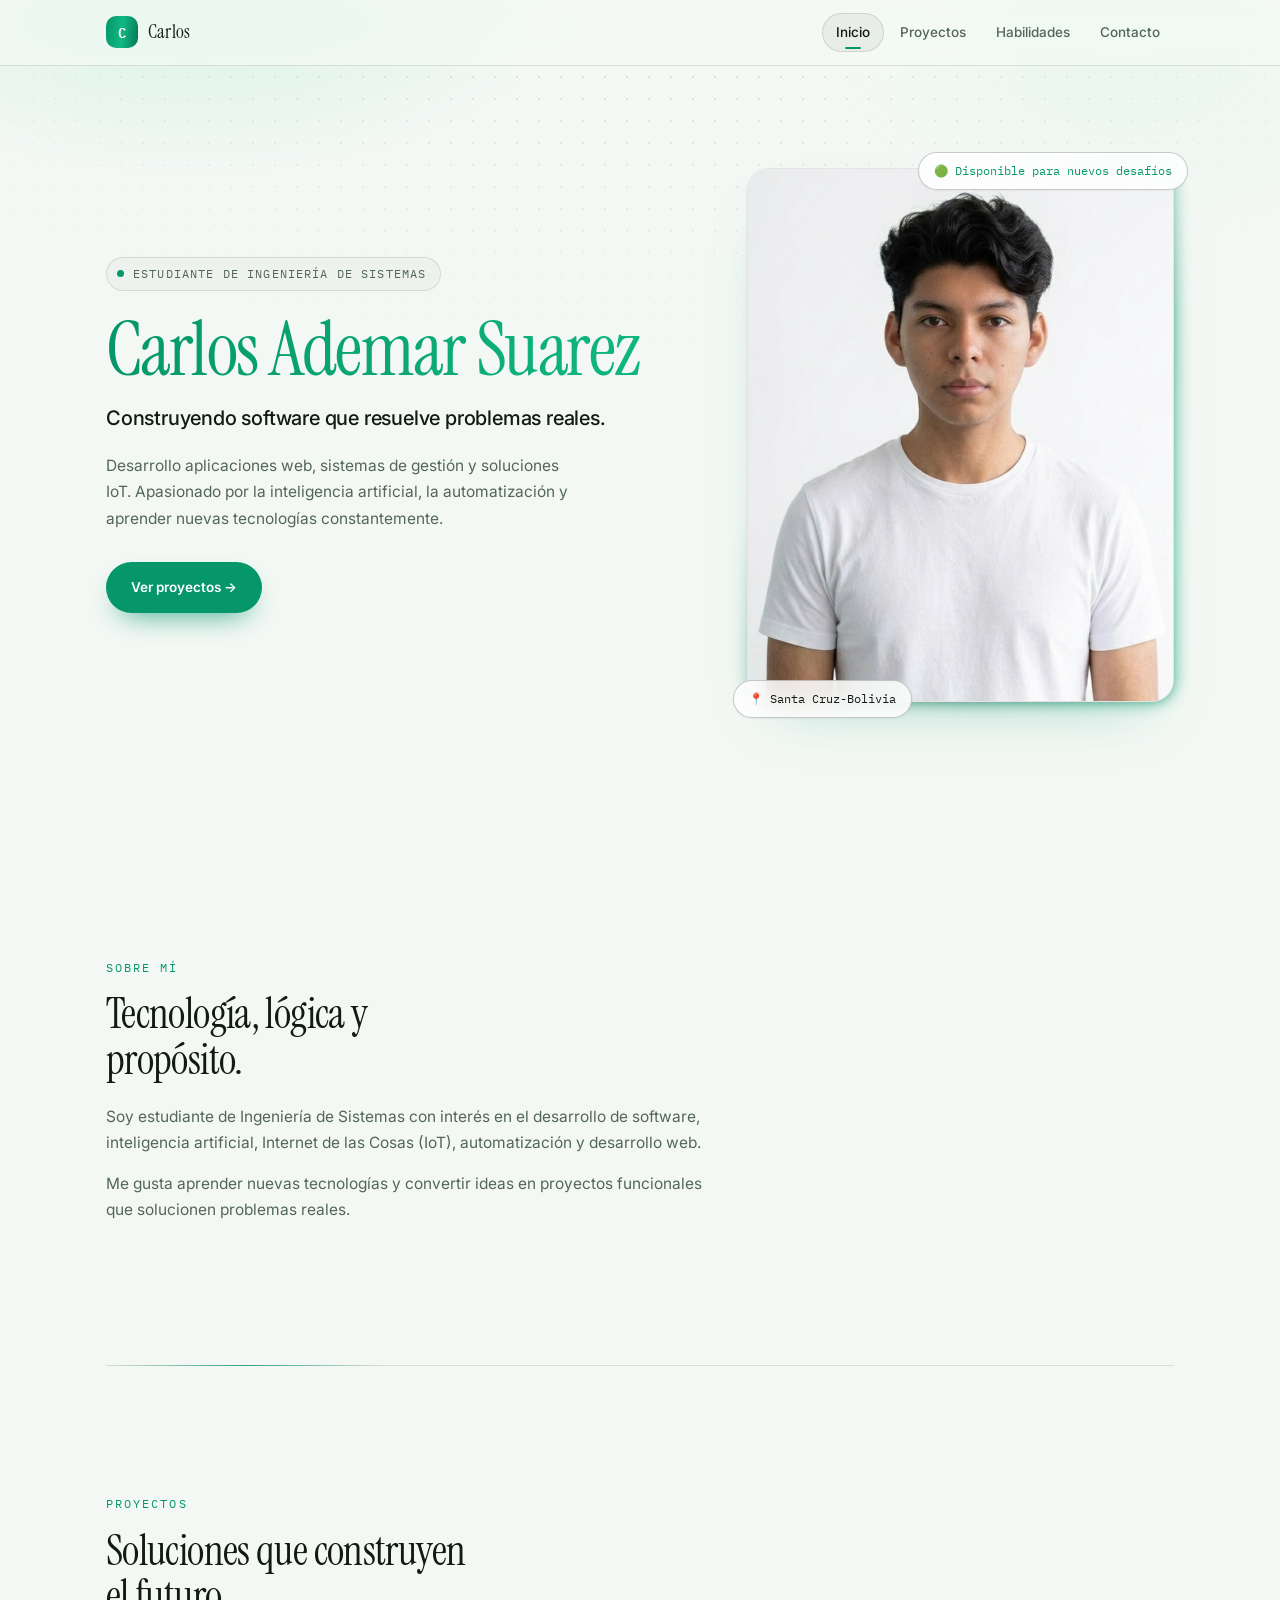
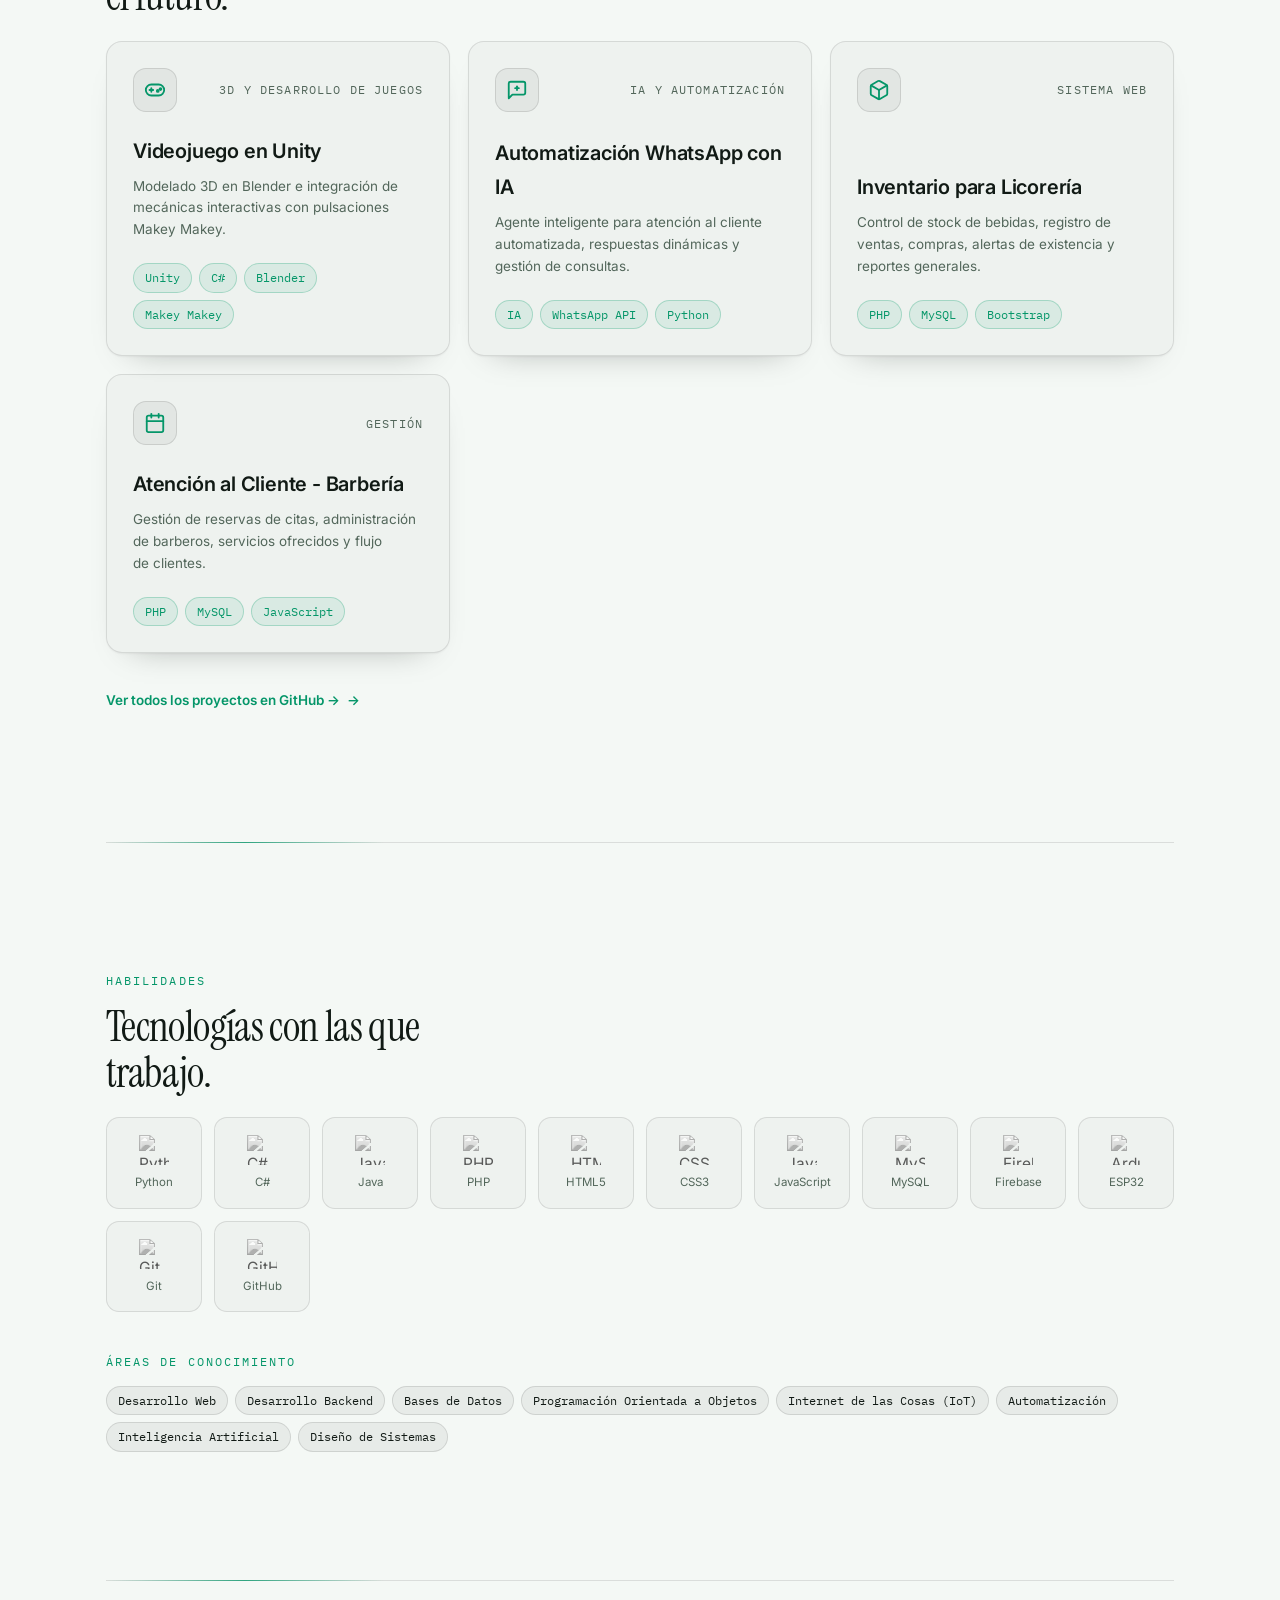
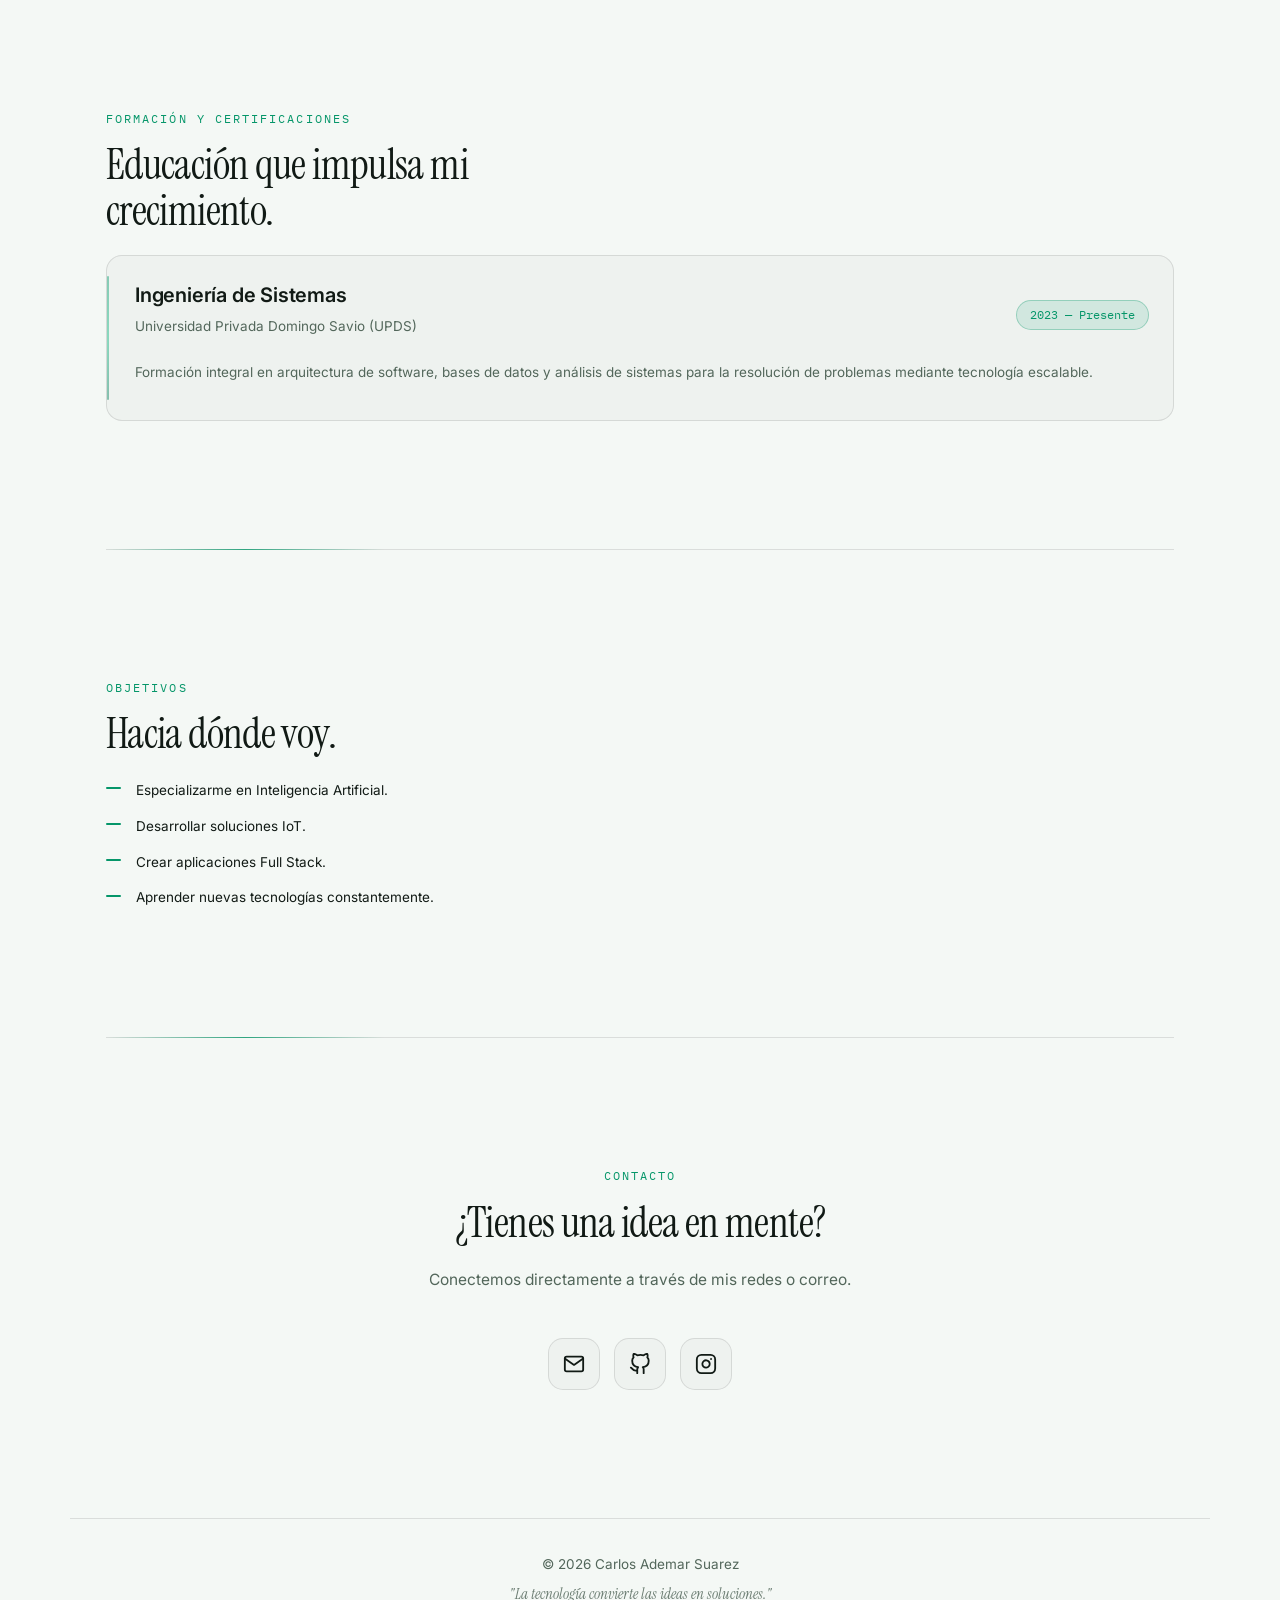
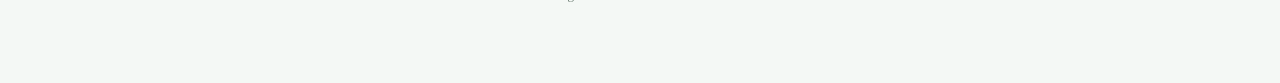
==== index.html @ 623caf14 "actualizacion de perfil" ====
<!DOCTYPE html>
<html lang="es">

<head>
    <meta charset="UTF-8">
    <meta name="viewport" content="width=device-width, initial-scale=1.0">
    <title>Carlos Ademar Suarez | Ingeniero de Sistemas</title>

    <link rel="preconnect" href="https://fonts.googleapis.com">
    <link rel="preconnect" href="https://fonts.gstatic.com" crossorigin>
    <link href="https://fonts.googleapis.com/css2?family=Inter:wght@400;500;600;700;800&display=swap" rel="stylesheet">
   <link rel="icon" type="image/png" href="img/logo.png">
    <link rel="stylesheet" href="estillos.css">
    <link rel="preconnect" href="https://fonts.gstatic.com" crossorigin>
    <link
        href="https://fonts.googleapis.com/css2?family=Instrument+Serif:ital@0;1&family=Inter:wght@400;500;600&family=IBM+Plex+Mono:wght@400;500;600&display=swap"
        rel="stylesheet">
    <meta name="description"
        content="Portafolio profesional de Carlos Ademar Suarez, estudiante de Ingeniería de Sistemas especializado en desarrollo web, soluciones IoT e inteligencia artificial.">
    <meta name="keywords"
        content="Carlos Ademar Suarez, Carlos Ademar, Ingeniero de Sistemas Santa Cruz, Desarrollador Web Bolivia, UPDS, Portafolio Programador, Python, C#, PHP, IoT Santa Cruz">
    <meta name="author" content="Carlos Ademar Suarez">
    <meta name="robots" content="index, follow">
    <meta name="google-site-verification" content="vKP5nMF3l9bd-jczgomkEG8n-vnh8gCin_qYMHEAnN0" />
    <meta property="og:image:type" content="image/png">
    <meta property="og:image:type" content="image/png">
    <meta property="og:image:width" content="1200">
    <meta property="og:image:height" content="630">
    <link rel="canonical" href="https://cars1602.github.io/Ing-de-sistema/">
</head>



<body>
    <div id="progreso-desplazamiento"></div>

    <header class="barra-navegacion">
        <div class="navegacion-interna">
            <a href="#" class="logotipo">
                <span class="insignia-logotipo">C</span>
                <span class="nombre-logotipo">Carlos</span>
            </a>

            <!-- 1. AGREGA ESTE BOTÓN AQUÍ -->
            <button class="boton-hamburguesa" aria-label="Abrir menú" id="boton-hamburguesa">
                <span></span>
                <span></span>
                <span></span>
            </button>

            <!-- 2. ASEGÚRATE QUE TENGA EL ID "enlaces-navegacion" -->
            <nav class="enlaces-navegacion" id="enlaces-navegacion">
                <a href="#inicio" class="activo">Inicio</a>
                <a href="#proyectos">Proyectos</a>
                <a href="#habilidades">Habilidades</a>
                <a href="#contacto">Contacto</a>
            </nav>
        </div>
    </header>
    <header id="inicio" class="portada">
        <div class="texto-portada">
            <p class="subtitulo-superior">ESTUDIANTE DE INGENIERÍA DE SISTEMAS</p>
            <h1><span class="destacado">Carlos Ademar Suarez</span></h1>
            <h2>Construyendo software que resuelve problemas reales.</h2>
            <p class="descripcion-portada">
                Desarrollo aplicaciones web, sistemas de gestión y soluciones IoT.
                Apasionado por la inteligencia artificial, la automatización y aprender
                nuevas tecnologías constantemente.
            </p>
            <div class="acciones-portada">
                <a href="#proyectos" class="boton boton-solido">Ver proyectos →</a>
            </div>
        </div>

        <div class="contenedor-foto-portada">
            <div class="escena-giro">
                <div class="tarjeta-giro">
                    <div class="cara-giro frente">
                        <img src="img/fotodeperfil.png" alt="Fotografía de perfil de Carlos Ademar Suarez">
                    </div>
                    <div class="cara-giro posterior">
                        <img src="img/perfil2.jpeg" alt="Foto alterna de Carlos Ademar Suarez">
                    </div>
                </div>
            </div>
            <div class="etiqueta-ubicacion">📍 Santa Cruz-Bolivia</div>
            <div class="etiqueta-estado">🟢 Disponible para nuevos desafíos</div>
        </div>
    </header>

    <main>

        <section id="sobre-mi">
            <div class="cuadricula-seccion">
                <div>
                    <p class="etiqueta-seccion">SOBRE MÍ</p>
                    <h2>Tecnología, lógica y propósito.</h2>
                    <p>
                        Soy estudiante de Ingeniería de Sistemas con interés en el desarrollo
                        de software, inteligencia artificial, Internet de las Cosas (IoT),
                        automatización y desarrollo web.
                    </p>
                    <p>
                        Me gusta aprender nuevas tecnologías y convertir ideas en proyectos
                        funcionales que solucionen problemas reales.
                    </p>
                </div>

            </div>
        </section>

        
        <section id="proyectos">
            <p class="etiqueta-seccion">PROYECTOS</p>
            <h2>Soluciones que construyen el futuro.</h2>

            <div class="cuadricula-tarjetas">

               
                <article class="tarjeta-proyecto">
                    <div class="cabecera-proyecto">
                        <div class="icono-proyecto">
                            <svg xmlns="http://www.w3.org/2000/svg" width="22" height="22" viewBox="0 0 24 24"
                                fill="none" stroke="currentColor" stroke-width="2" stroke-linecap="round"
                                stroke-linejoin="round">
                                <line x1="6" y1="12" x2="10" y2="12"></line>
                                <line x1="8" y1="10" x2="8" y2="14"></line>
                                <circle cx="15" cy="13" r="1"></circle>
                                <circle cx="18" cy="11" r="1"></circle>
                                <rect x="2" y="6" width="20" height="12" rx="6"></rect>
                            </svg>
                        </div>
                        <span class="insignia-proyecto">3D y Desarrollo de Juegos</span>
                    </div>
                    <div class="cuerpo-proyecto">
                        <h3>Videojuego en Unity</h3>
                        <p>Modelado 3D en Blender e integración de mecánicas interactivas con pulsaciones Makey Makey.
                        </p>
                        <div class="fila-etiquetas">
                            <span>Unity</span>
                            <span>C#</span>
                            <span>Blender</span>
                            <span>Makey Makey</span>
                        </div>
                    </div>
                </article>
                <article class="tarjeta-proyecto">
                    <div class="cabecera-proyecto">
                        <div class="icono-proyecto">
                            <svg xmlns="http://www.w3.org/2000/svg" width="22" height="22" viewBox="0 0 24 24"
                                fill="none" stroke="currentColor" stroke-width="2" stroke-linecap="round"
                                stroke-linejoin="round">
                                <path d="M21 15a2 2 0 0 1-2 2H7l-4 4V5a2 2 0 0 1 2-2h14a2 2 0 0 1 2 2z"></path>
                                <path d="M12 8v4"></path>
                                <path d="M10 10h4"></path>
                            </svg>
                        </div>
                        <span class="insignia-proyecto">IA y Automatización</span>
                    </div>
                    <div class="cuerpo-proyecto">
                        <h3>Automatización WhatsApp con IA</h3>
                        <p>Agente inteligente para atención al cliente automatizada, respuestas dinámicas y gestión de
                            consultas.</p>
                        <div class="fila-etiquetas">
                            <span>IA</span>
                            <span>WhatsApp API</span>
                            <span>Python</span>
                        </div>
                    </div>
                </article>
                <article class="tarjeta-proyecto">
                    <div class="cabecera-proyecto">
                        <div class="icono-proyecto">
                            <svg xmlns="http://www.w3.org/2000/svg" width="22" height="22" viewBox="0 0 24 24"
                                fill="none" stroke="currentColor" stroke-width="2" stroke-linecap="round"
                                stroke-linejoin="round">
                                <path
                                    d="M21 16V8a2 2 0 0 0-1-1.73l-7-4a2 2 0 0 0-2 0l-7 4A2 2 0 0 0 3 8v8a2 2 0 0 0 1 1.73l7 4a2 2 0 0 0 2 0l7-4A2 2 0 0 0 21 16z">
                                </path>
                                <polyline points="3.27 6.96 12 12.01 20.73 6.96"></polyline>
                                <line x1="12" y1="22.08" x2="12" y2="12"></line>
                            </svg>
                        </div>
                        <span class="insignia-proyecto">Sistema Web</span>
                    </div>
                    <div class="cuerpo-proyecto">
                        <h3>Inventario para Licorería</h3>
                        <p>Control de stock de bebidas, registro de ventas, compras, alertas de existencia y reportes
                            generales.</p>
                        <div class="fila-etiquetas">
                            <span>PHP</span>
                            <span>MySQL</span>
                            <span>Bootstrap</span>
                        </div>
                    </div>
                </article>
                <article class="tarjeta-proyecto">
                    <div class="cabecera-proyecto">
                        <div class="icono-proyecto">
                            <svg xmlns="http://www.w3.org/2000/svg" width="22" height="22" viewBox="0 0 24 24"
                                fill="none" stroke="currentColor" stroke-width="2" stroke-linecap="round"
                                stroke-linejoin="round">
                                <rect x="3" y="4" width="18" height="18" rx="2" ry="2"></rect>
                                <line x1="16" y1="2" x2="16" y2="6"></line>
                                <line x1="8" y1="2" x2="8" y2="6"></line>
                                <line x1="3" y1="10" x2="21" y2="10"></line>
                            </svg>
                        </div>
                        <span class="insignia-proyecto">Gestión</span>
                    </div>
                    <div class="cuerpo-proyecto">
                        <h3>Atención al Cliente - Barbería</h3>
                        <p>Gestión de reservas de citas, administración de barberos, servicios ofrecidos y flujo de
                            clientes.</p>
                        <div class="fila-etiquetas">
                            <span>PHP</span>
                            <span>MySQL</span>
                            <span>JavaScript</span>
                        </div>
                    </div>
                </article>

            </div>

            <a class="ver-todos" href="https://github.com/Cars1602" target="_blank">Ver todos los proyectos en GitHub
                →</a>
        </section>

        <section id="habilidades">
            <p class="etiqueta-seccion">HABILIDADES</p>
            <h2>Tecnologías con las que trabajo.</h2>

            <div class="cuadricula-habilidades">
                <div class="caja-habilidad"><img src="https://skillicons.dev/icons?i=python"
                        alt="Python"><span>Python</span></div>
                <div class="caja-habilidad"><img src="https://skillicons.dev/icons?i=cs" alt="C#"><span>C#</span></div>
                <div class="caja-habilidad"><img src="https://skillicons.dev/icons?i=java" alt="Java"><span>Java</span>
                </div>
                <div class="caja-habilidad"><img src="https://skillicons.dev/icons?i=php" alt="PHP"><span>PHP</span>
                </div>
                <div class="caja-habilidad"><img src="https://skillicons.dev/icons?i=html"
                        alt="HTML5"><span>HTML5</span></div>
                <div class="caja-habilidad"><img src="https://skillicons.dev/icons?i=css" alt="CSS3"><span>CSS3</span>
                </div>
                <div class="caja-habilidad"><img src="https://skillicons.dev/icons?i=js"
                        alt="JavaScript"><span>JavaScript</span></div>
                <div class="caja-habilidad"><img src="https://skillicons.dev/icons?i=mysql"
                        alt="MySQL"><span>MySQL</span></div>
                <div class="caja-habilidad"><img src="https://skillicons.dev/icons?i=firebase"
                        alt="Firebase"><span>Firebase</span></div>
                <div class="caja-habilidad"><img src="https://skillicons.dev/icons?i=arduino"
                        alt="Arduino / ESP32"><span>ESP32</span></div>
                <div class="caja-habilidad"><img src="https://skillicons.dev/icons?i=git" alt="Git"><span>Git</span>
                </div>
                <div class="caja-habilidad"><img src="https://skillicons.dev/icons?i=github"
                        alt="GitHub"><span>GitHub</span></div>
            </div>

            <p class="etiqueta-seccion" style="margin-top:40px;">ÁREAS DE CONOCIMIENTO</p>
            <div class="fila-etiquetas fila-etiquetas-envoltorio">
                <span>Desarrollo Web</span>
                <span>Desarrollo Backend</span>
                <span>Bases de Datos</span>
                <span>Programación Orientada a Objetos</span>
                <span>Internet de las Cosas (IoT)</span>
                <span>Automatización</span>
                <span>Inteligencia Artificial</span>
                <span>Diseño de Sistemas</span>
            </div>
        </section>
        <section id="formacion">
            <p class="etiqueta-seccion">FORMACIÓN Y CERTIFICACIONES</p>
            <h2>Educación que impulsa mi crecimiento.</h2>

            <div class="cuadricula-educacion">
                <div class="elemento-cronologia">
                    <div class="cabecera-cronologia">
                        <div>
                            <h3>Ingeniería de Sistemas</h3>
                            <p class="institucion">Universidad Privada Domingo Savio (UPDS)</p>
                        </div>
                        <span class="insignia">2023 — Presente</span>
                    </div>
                    <p class="descripcion-educacion">
                        Formación integral en arquitectura de software, bases de datos y análisis de sistemas para la
                        resolución de problemas mediante tecnología escalable.
                    </p>
                </div>
            </div>
        </section>
        <section id="objetivos">
            <p class="etiqueta-seccion">OBJETIVOS</p>
            <h2>Hacia dónde voy.</h2>
            <ul class="lista-objetivos">
                <li>Especializarme en Inteligencia Artificial.</li>
                <li>Desarrollar soluciones IoT.</li>
                <li>Crear aplicaciones Full Stack.</li>
                <li>Aprender nuevas tecnologías constantemente.</li>
            </ul>
        </section>

        <!-- Contacto -->
        <section id="contacto" class="seccion-contacto">
            <div class="contenedor-contacto">
                <p class="etiqueta-seccion">CONTACTO</p>
                <h2>¿Tienes una idea en mente?</h2>
                <p>Conectemos directamente a través de mis redes o correo.</p>
                <div class="barra-enlaces-sociales">
                    <!-- Correo -->
                    <a href="mailto:carlosademarsuarez032005@gmail.com" class="boton-icono" aria-label="Enviar correo"
                        title="Enviar correo">
                        <svg xmlns="http://www.w3.org/2000/svg" width="22" height="22" viewBox="0 0 24 24" fill="none"
                            stroke="currentColor" stroke-width="2" stroke-linecap="round" stroke-linejoin="round">
                            <path d="M4 4h16c1.1 0 2 .9 2 2v12c0 1.1-.9 2-2 2H4c-1.1 0-2-.9-2-2V6c0-1.1.9-2 2-2z">
                            </path>
                            <polyline points="22,6 12,13 2,6"></polyline>
                        </svg>
                    </a>
                    <a href="https://github.com/Cars1602" target="_blank" class="boton-icono"
                        aria-label="Perfil de GitHub" title="GitHub">
                        <svg xmlns="http://www.w3.org/2000/svg" width="22" height="22" viewBox="0 0 24 24" fill="none"
                            stroke="currentColor" stroke-width="2" stroke-linecap="round" stroke-linejoin="round">
                            <path
                                d="M9 19c-5 1.5-5-2.5-7-3m14 6v-3.87a3.37 3.37 0 0 0-.94-2.61c3.14-.35 6.44-1.54 6.44-7A5.44 5.44 0 0 0 20 4.77 5.07 5.07 0 0 0 19.91 1S18.73.65 16 2.48a13.38 13.38 0 0 0-7 0C6.27.65 5.09 1 5.09 1A5.07 5.07 0 0 0 5 4.77a5.44 5.44 0 0 0-1.5 3.78c0 5.42 3.3 6.61 6.44 7A3.37 3.37 0 0 0 9 18.13V22">
                            </path>
                        </svg>
                    </a>
                    <a href="https://www.instagram.com/suarezcarlosademar" target="_blank" class="boton-icono"
                        aria-label="Perfil de Instagram" title="Instagram">
                        <svg xmlns="http://www.w3.org/2000/svg" width="22" height="22" viewBox="0 0 24 24" fill="none"
                            stroke="currentColor" stroke-width="2" stroke-linecap="round" stroke-linejoin="round">
                            <rect x="2" y="2" width="20" height="20" rx="5" ry="5"></rect>
                            <path d="M16 11.37A4 4 0 1 1 12.63 8 4 4 0 0 1 16 11.37z"></path>
                            <line x1="17.5" y1="6.5" x2="17.51" y2="6.5"></line>
                        </svg>
                    </a>
                </div>
            </div>
        </section>

    </main>

    <a href="#inicio" id="volver-arriba" class="volver-arriba" aria-label="Volver arriba">
        <svg xmlns="http://www.w3.org/2000/svg" width="20" height="20" viewBox="0 0 24 24" fill="none"
            stroke="currentColor" stroke-width="2" stroke-linecap="round" stroke-linejoin="round">
            <polyline points="18 15 12 9 6 15"></polyline>
        </svg>
    </a>

    <footer>
        <p>© 2026 Carlos Ademar Suarez</p>
        <p>"La tecnología convierte las ideas en soluciones."</p>
    </footer>
    <script src="java.js"></script>


</body>

</html>
---- estillos.css ----
/* =========================================================
   PORTAFOLIO — Rediseño completo
   Dirección: "Editorial técnico" — serif de display con
   retícula de puntos, verde claro/esmeralda y acentos armónicos.
   Efectos al estilo Magic UI: dot pattern, shine border,
   animated gradient text, spotlight, blur-fade, beam.
   Doble tema: oscuro por defecto, claro automático.
   Usa exactamente las mismas clases del HTML original.
   ========================================================= */

/* =========================================================
   1. Tokens
   ========================================================= */
:root {
  color-scheme: dark light;

  /* Base (tema oscuro con matiz menta/bosque muy profundo) */
  --fondo: #0a0f0d;
  --fondo-2: #101714;
  --superficie: rgba(255, 255, 255, 0.03);
  --superficie-2: rgba(255, 255, 255, 0.06);
  --borde: rgba(255, 255, 255, 0.1);
  --borde-fuerte: rgba(255, 255, 255, 0.2);
  --punto: rgba(255, 255, 255, 0.09);

  --texto: #f0f5f2;
  --atenuado: #8fa398;

  /* Acentos (Verde claro / Esmeralda) */
  --destacado: #34d399;       /* verde claro brillante (emerald-400) */
  --destacado-2: #a7f3d0;     /* verde menta suave */
  --destacado-3: #10b981;     /* verde esmeralda vibrante */
  --destacado-suave: rgba(52, 211, 153, 0.14);
  --contraste: #04140c;       /* texto oscuro sobre verde acento */

  --gradiente-marca: linear-gradient(96deg, var(--destacado) 0%, var(--destacado-2) 50%, var(--destacado-3) 100%);

  /* Tipografía */
  --fuente: 'Inter', system-ui, -apple-system, 'Segoe UI', sans-serif;
  --fuente-display: 'Instrument Serif', 'Iowan Old Style', Georgia, serif;
  --fuente-mono: 'IBM Plex Mono', ui-monospace, 'SFMono-Regular', Menlo, monospace;

  --t-xs: 11.5px;
  --t-sm: 13.5px;
  --t-base: 15.5px;
  --t-h3: clamp(17px, 1.7vw, 20px);
  --t-h2: clamp(27px, 4vw, 42px);
  --t-h1: clamp(40px, 7.2vw, 76px);

  /* Ritmo */
  --ancho: 1140px;
  --gutter: clamp(20px, 4vw, 36px);
  --seccion-y: clamp(68px, 10vw, 128px);

  --r-sm: 8px;
  --r-md: 16px;
  --r-lg: 22px;
  --r-full: 999px;

  --sombra: 0 1px 0 rgba(255, 255, 255, 0.05) inset,
            0 20px 44px -28px rgba(0, 0, 0, 0.85);
  --sombra-alta: 0 1px 0 rgba(255, 255, 255, 0.09) inset,
                0 32px 70px -32px rgba(52, 211, 153, 0.45);

  --ease: cubic-bezier(0.22, 1, 0.36, 1);
  --ease-suave: cubic-bezier(0.4, 0.15, 0.2, 1);

  --angulo: 0deg;
}

/* Tema claro automático */
@media (prefers-color-scheme: light) {
  :root {
    --fondo: #f4f8f5;
    --fondo-2: #ffffff;
    --superficie: rgba(10, 15, 13, 0.024);
    --superficie-2: rgba(10, 15, 13, 0.05);
    --borde: rgba(10, 15, 13, 0.11);
    --borde-fuerte: rgba(10, 15, 13, 0.22);
    --punto: rgba(10, 15, 13, 0.1);

    --texto: #111a15;
    --atenuado: #52665a;

    --destacado: #059669;     /* verde esmeralda más oscuro para buen contraste */
    --destacado-2: #10b981;
    --destacado-3: #047857;
    --destacado-suave: rgba(5, 150, 105, 0.09);
    --contraste: #ffffff;

    --sombra: 0 1px 2px rgba(10, 15, 13, 0.05),
              0 16px 34px -26px rgba(10, 15, 13, 0.4);
    --sombra-alta: 0 2px 4px rgba(10, 15, 13, 0.06),
                   0 30px 60px -32px rgba(5, 150, 105, 0.35);
  }
}

@property --angulo {
  syntax: '<angle>';
  initial-value: 0deg;
  inherits: false;
}

/* =========================================================
   2. Reinicio
   ========================================================= */
*,
*::before,
*::after { box-sizing: border-box; }

html {
  scroll-behavior: smooth;
  scroll-padding-top: 96px;
  -webkit-text-size-adjust: 100%;
}

body {
  margin: 0;
  min-height: 100vh;
  background: var(--fondo);
  color: var(--texto);
  font-family: var(--fuente);
  font-size: var(--t-base);
  line-height: 1.7;
  overflow-x: hidden;
  -webkit-font-smoothing: antialiased;
  text-rendering: optimizeLegibility;
}

/* Retícula de puntos + halo superior (dot pattern en verde) */
body::before,
body::after {
  content: "";
  position: fixed;
  inset: 0;
  z-index: -1;
  pointer-events: none;
}

body::before {
  background-image: radial-gradient(var(--punto) 1px, transparent 1px);
  background-size: 22px 22px;
  mask-image: radial-gradient(ellipse 90% 55% at 50% 0%, #000 15%, transparent 75%);
  -webkit-mask-image: radial-gradient(ellipse 90% 55% at 50% 0%, #000 15%, transparent 75%);
}

body::after {
  background:
    radial-gradient(40rem 24rem at 15% -8%, rgba(52, 211, 153, 0.18), transparent 66%),
    radial-gradient(30rem 22rem at 88% 4%, rgba(167, 243, 208, 0.12), transparent 62%);
  animation: derivar 18s var(--ease-suave) infinite alternate;
}

@keyframes derivar {
  from { opacity: 0.7; transform: translate3d(0, 0, 0); }
  to   { opacity: 1;   transform: translate3d(-2%, -1.5%, 0); }
}

img { max-width: 100%; display: block; }
h1, h2, h3, h4 { margin: 0; }
p { color: var(--atenuado); margin: 0 0 14px; text-wrap: pretty; }
a { color: inherit; }

::selection { background: var(--destacado); color: var(--contraste); }

/* Texto con degradado animado */
.destacado {
  background: var(--gradiente-marca);
  background-size: 220% auto;
  -webkit-background-clip: text;
  background-clip: text;
  color: transparent;
  animation: desplazar-degradado 7s linear infinite;
}

@keyframes desplazar-degradado {
  to { background-position: 220% center; }
}

/* =========================================================
   3. Barra de progreso
   ========================================================= */
#progreso-desplazamiento {
  position: fixed;
  inset: 0 auto auto 0;
  width: 0%;
  height: 2px;
  z-index: 100;
  background: var(--gradiente-marca);
  box-shadow: 0 0 12px var(--destacado);
  transition: width 0.1s linear;
}

/* =========================================================
   4. Navegación
   ========================================================= */
.barra-navegacion {
  position: sticky;
  top: 0;
  z-index: 20;
  background: color-mix(in srgb, var(--fondo) 74%, transparent);
  backdrop-filter: blur(16px) saturate(170%);
  -webkit-backdrop-filter: blur(16px) saturate(170%);
  border-bottom: 1px solid var(--borde);
}

.navegacion-interna {
  max-width: var(--ancho);
  margin: 0 auto;
  padding: 13px var(--gutter);
  display: flex;
  align-items: center;
  justify-content: space-between;
  gap: 20px;
}

.logotipo {
  display: inline-flex;
  align-items: center;
  gap: 10px;
  text-decoration: none;
}

.insignia-logotipo {
  display: grid;
  place-items: center;
  min-width: 32px;
  height: 32px;
  padding: 0 9px;
  border-radius: 10px;
  background: var(--gradiente-marca);
  color: var(--contraste);
  font-family: var(--fuente-mono);
  font-size: var(--t-sm);
  font-weight: 600;
}

.nombre-logotipo {
  font-family: var(--fuente-display);
  font-size: 19px;
  font-weight: 400;
  letter-spacing: 0.01em;
}

.enlaces-navegacion {
  display: flex;
  gap: 2px;
  flex-wrap: wrap;
}

.enlaces-navegacion a {
  position: relative;
  padding: 8px 14px;
  border-radius: var(--r-full);
  color: var(--atenuado);
  text-decoration: none;
  font-size: var(--t-sm);
  font-weight: 500;
  transition: color 0.25s var(--ease), background-color 0.25s var(--ease);
}

.enlaces-navegacion a:hover,
.enlaces-navegacion a:focus-visible {
  color: var(--texto);
  background: var(--superficie-2);
}

.enlaces-navegacion a.activo {
  color: var(--texto);
  background: var(--superficie-2);
  box-shadow: inset 0 0 0 1px var(--borde);
}

.enlaces-navegacion a.activo::after {
  content: "";
  position: absolute;
  left: 50%;
  bottom: 3px;
  width: 16px;
  height: 2px;
  translate: -50% 0;
  border-radius: 2px;
  background: var(--destacado);
}

/* =========================================================
   5. Portada
   ========================================================= */
.portada {
  max-width: var(--ancho);
  margin: 0 auto;
  padding: clamp(52px, 8vw, 104px) var(--gutter) var(--seccion-y);
  display: grid;
  grid-template-columns: 1.15fr 0.85fr;
  gap: clamp(36px, 5vw, 72px);
  align-items: center;
}

.subtitulo-superior {
  display: inline-flex;
  align-items: center;
  gap: 9px;
  margin-bottom: 22px;
  padding: 6px 14px 6px 10px;
  border: 1px solid var(--borde);
  border-radius: var(--r-full);
  background: var(--superficie);
  color: var(--atenuado);
  font-family: var(--fuente-mono);
  font-size: var(--t-xs);
  letter-spacing: 0.1em;
  text-transform: uppercase;
}

.subtitulo-superior::before {
  content: "";
  width: 7px;
  height: 7px;
  border-radius: 50%;
  background: var(--destacado);
  animation: latir 2.4s infinite;
}

@keyframes latir {
  0%   { box-shadow: 0 0 0 0 rgba(52, 211, 153, 0.55); }
  70%  { box-shadow: 0 0 0 9px rgba(52, 211, 153, 0); }
  100% { box-shadow: 0 0 0 0 rgba(52, 211, 153, 0); }
}

/* El titular es la pieza central: serif grande, muy ajustado */
.portada h1 {
  font-family: var(--fuente-display);
  font-size: var(--t-h1);
  font-weight: 400;
  line-height: 0.98;
  letter-spacing: -0.02em;
  margin-bottom: 14px;
}

.portada h2 {
  font-size: clamp(16px, 1.9vw, 20px);
  font-weight: 500;
  color: var(--texto);
  letter-spacing: -0.01em;
  margin-bottom: 18px;
}

.descripcion-portada {
  font-size: var(--t-base);
  max-width: 48ch;
  margin-bottom: 30px;
}

/* --- Botones --- */
.boton {
  display: inline-flex;
  align-items: center;
  gap: 8px;
  padding: 13px 24px;
  border: 1px solid transparent;
  border-radius: var(--r-full);
  font-size: var(--t-sm);
  font-weight: 600;
  text-decoration: none;
  cursor: pointer;
  transition: transform 0.25s var(--ease), box-shadow 0.25s var(--ease),
              background-color 0.25s var(--ease), border-color 0.25s var(--ease);
}

.boton:hover { transform: translateY(-2px); }
.boton:active { transform: translateY(0); }

/* Sólido con barrido de luz */
.boton-solido {
  position: relative;
  overflow: hidden;
  background: var(--destacado);
  color: var(--contraste);
  box-shadow: 0 12px 30px -14px var(--destacado);
}

.boton-solido::after {
  content: "";
  position: absolute;
  inset: 0;
  translate: -130% 0;
  background: linear-gradient(112deg, transparent 32%, rgba(255, 255, 255, 0.55) 50%, transparent 68%);
  animation: barrido 5s var(--ease-suave) infinite;
}

@keyframes barrido {
  0%, 60% { translate: -130% 0; }
  100%    { translate: 130% 0; }
}

.boton-solido:hover { box-shadow: 0 18px 40px -14px var(--destacado); }

/* Secundario: añade class="boton boton-contorno" donde lo necesites */
.boton-contorno {
  background: var(--superficie);
  border-color: var(--borde-fuerte);
  color: var(--texto);
}

.boton-contorno:hover { background: var(--superficie-2); border-color: var(--destacado); }

/* =========================================================
   6. Foto de portada — giro 3D con borde luminoso verde
   ========================================================= */
.contenedor-foto-portada { position: relative; }

/* Shine border: anillo cónico en rotación continua */
.contenedor-foto-portada::before {
  content: "";
  position: absolute;
  inset: -2px;
  z-index: -1;
  border-radius: calc(var(--r-lg) + 3px);
  background: conic-gradient(from var(--angulo),
    transparent 0deg, var(--destacado) 60deg, var(--destacado-2) 120deg,
    var(--destacado-3) 180deg, transparent 250deg);
  filter: blur(7px);
  opacity: 0.6;
  animation: girar-angulo 7s linear infinite;
}

@keyframes girar-angulo { to { --angulo: 360deg; } }

.escena-giro {
  width: 100%;
  aspect-ratio: 4 / 5;
  perspective: 1600px;
  cursor: pointer;
}

.tarjeta-giro {
  position: relative;
  width: 100%;
  height: 100%;
  border-radius: var(--r-lg);
  transform-style: preserve-3d;
  transition: transform 0.9s var(--ease-suave);
}

.escena-giro:hover .tarjeta-giro,
.escena-giro:focus-visible .tarjeta-giro,
.escena-giro.esta-girado .tarjeta-giro { transform: rotateY(180deg); }

.cara-giro {
  position: absolute;
  inset: 0;
  overflow: hidden;
  border: 1px solid var(--borde);
  border-radius: var(--r-lg);
  background: var(--fondo-2);
  box-shadow: var(--sombra-alta);
  backface-visibility: hidden;
  -webkit-backface-visibility: hidden;
}

.cara-giro.posterior { transform: rotateY(180deg); }

.cara-giro img {
  width: 100%;
  height: 100%;
  object-fit: cover;
}

.etiqueta-ubicacion,
.etiqueta-estado {
  position: absolute;
  z-index: 2;
  padding: 8px 15px;
  border: 1px solid var(--borde-fuerte);
  border-radius: var(--r-full);
  background: color-mix(in srgb, var(--fondo-2) 84%, transparent);
  backdrop-filter: blur(12px);
  -webkit-backdrop-filter: blur(12px);
  box-shadow: var(--sombra);
  font-family: var(--fuente-mono);
  font-size: var(--t-xs);
  white-space: nowrap;
}

.etiqueta-ubicacion { bottom: -16px; left: -14px; }
.etiqueta-estado    { top: -16px; right: -14px; color: var(--destacado); }

/* =========================================================
   7. Secciones
   ========================================================= */
main {
  max-width: var(--ancho);
  margin: 0 auto;
  padding: 0 var(--gutter);
}

main > section {
  position: relative;
  padding: var(--seccion-y) 0;
  border-top: 1px solid var(--borde);
}

main > section:first-child { border-top: none; }

/* Beam: destello que recorre el separador de sección */
main > section::before {
  content: "";
  position: absolute;
  top: -1px;
  left: 0;
  width: 26%;
  height: 1px;
  background: linear-gradient(90deg, transparent, var(--destacado), transparent);
  opacity: 0.8;
  animation: recorrer 9s var(--ease-suave) infinite;
}

main > section:first-child::before { display: none; }

@keyframes recorrer {
  0%, 12%   { transform: translateX(-110%); opacity: 0; }
  30%       { opacity: 0.85; }
  70%, 100% { transform: translateX(420%); opacity: 0; }
}

main > section > h2,
.cuadricula-seccion h2,
.contenedor-contacto h2 {
  font-family: var(--fuente-display);
  font-size: var(--t-h2);
  font-weight: 400;
  line-height: 1.08;
  letter-spacing: -0.015em;
  max-width: 20ch;
  margin-bottom: 22px;
}

.etiqueta-seccion {
  display: block;
  margin-bottom: 14px;
  color: var(--destacado);
  font-family: var(--fuente-mono);
  font-size: var(--t-xs);
  letter-spacing: 0.18em;
  text-transform: uppercase;
}

.cuadricula-seccion {
  display: grid;
  grid-template-columns: 1.2fr 0.8fr;
  gap: clamp(32px, 5vw, 64px);
  align-items: start;
}

/* =========================================================
   8. Estadísticas
   ========================================================= */
.estadisticas {
  display: flex;
  flex-direction: column;
  gap: 24px;
  padding-left: 30px;
  border-left: 1px solid var(--borde);
}

.numero-estadistica {
  display: block;
  font-family: var(--fuente-display);
  font-size: clamp(34px, 4.4vw, 48px);
  font-weight: 400;
  line-height: 1;
  letter-spacing: -0.02em;
  color: var(--texto);
  font-variant-numeric: tabular-nums;
}

.etiqueta-estadistica {
  display: block;
  margin-top: 8px;
  font-family: var(--fuente-mono);
  font-size: var(--t-xs);
  letter-spacing: 0.08em;
  text-transform: uppercase;
  color: var(--atenuado);
}

/* =========================================================
   9. Tarjetas de proyecto
   ========================================================= */
.cuadricula-tarjetas {
  display: grid;
  grid-template-columns: repeat(auto-fit, minmax(272px, 1fr));
  gap: 18px;
  margin-bottom: 34px;
}

.tarjeta-proyecto {
  position: relative;
  display: flex;
  flex-direction: column;
  justify-content: space-between;
  padding: 26px;
  border: 1px solid var(--borde);
  border-radius: var(--r-md);
  background: var(--superficie);
  box-shadow: var(--sombra);
  overflow: hidden;
  isolation: isolate;
  transition: transform 0.35s var(--ease), border-color 0.35s var(--ease),
              box-shadow 0.35s var(--ease);
}

/* Spotlight que sigue al cursor (requiere --mx / --my desde JS) */
.tarjeta-proyecto::before {
  content: "";
  position: absolute;
  inset: 0;
  z-index: -1;
  opacity: 0;
  background: radial-gradient(240px circle at var(--mx, 50%) var(--my, 0%),
              var(--destacado-suave), transparent 72%);
  transition: opacity 0.35s var(--ease);
}

.tarjeta-proyecto:hover {
  transform: translateY(-6px);
  border-color: var(--borde-fuerte);
  box-shadow: var(--sombra-alta);
}

.tarjeta-proyecto:hover::before { opacity: 1; }

.cabecera-proyecto {
  display: flex;
  align-items: center;
  justify-content: space-between;
  gap: 12px;
  margin-bottom: 22px;
}

.icono-proyecto {
  display: grid;
  place-items: center;
  width: 44px;
  height: 44px;
  border: 1px solid var(--borde);
  border-radius: 13px;
  background: var(--superficie-2);
  color: var(--destacado);
  transition: transform 0.35s var(--ease), background-color 0.35s var(--ease),
              border-color 0.35s var(--ease);
}

.tarjeta-proyecto:hover .icono-proyecto {
  transform: rotate(-8deg) scale(1.08);
  background: var(--destacado-suave);
  border-color: color-mix(in srgb, var(--destacado) 45%, transparent);
}

.insignia-proyecto {
  font-family: var(--fuente-mono);
  font-size: var(--t-xs);
  letter-spacing: 0.1em;
  text-transform: uppercase;
  color: var(--atenuado);
}

.cuerpo-proyecto h3 {
  font-size: var(--t-h3);
  font-weight: 600;
  letter-spacing: -0.01em;
  margin-bottom: 8px;
}

.cuerpo-proyecto p {
  font-size: var(--t-sm);
  line-height: 1.62;
  margin-bottom: 22px;
}

.fila-etiquetas {
  display: flex;
  flex-wrap: wrap;
  gap: 7px;
}

.fila-etiquetas span {
  padding: 4px 11px;
  border: 1px solid color-mix(in srgb, var(--destacado) 25%, transparent);
  border-radius: var(--r-full);
  background: var(--destacado-suave);
  color: var(--destacado);
  font-family: var(--fuente-mono);
  font-size: var(--t-xs);
}

.fila-etiquetas-envoltorio span {
  color: var(--texto);
  background: var(--superficie-2);
  border-color: var(--borde);
}

.ver-todos {
  display: inline-flex;
  align-items: center;
  gap: 7px;
  color: var(--destacado);
  font-size: var(--t-sm);
  font-weight: 600;
  text-decoration: none;
}

.ver-todos::after {
  content: "→";
  transition: translate 0.25s var(--ease);
}

.ver-todos:hover::after { translate: 5px 0; }

/* =========================================================
   10. Habilidades
   ========================================================= */
.cuadricula-habilidades {
  display: grid;
  grid-template-columns: repeat(auto-fill, minmax(94px, 1fr));
  gap: 12px;
}

.caja-habilidad {
  display: flex;
  flex-direction: column;
  align-items: center;
  gap: 10px;
  padding: 17px 8px;
  border: 1px solid var(--borde);
  border-radius: 13px;
  background: var(--superficie);
  transition: transform 0.25s var(--ease), border-color 0.25s var(--ease),
              background-color 0.25s var(--ease);
}

.caja-habilidad:hover {
  transform: translateY(-4px);
  border-color: var(--borde-fuerte);
  background: var(--superficie-2);
}

.caja-habilidad img {
  width: 30px;
  height: 30px;
  filter: grayscale(1) opacity(0.7);
  transition: filter 0.25s var(--ease);
}

.caja-habilidad:hover img { filter: none; }

.caja-habilidad span {
  font-size: var(--t-xs);
  color: var(--atenuado);
  text-align: center;
  line-height: 1.35;
}

/* =========================================================
   11. Formación académica
   ========================================================= */
.cuadricula-educacion {
  display: flex;
  flex-direction: column;
  gap: 14px;
}

.elemento-cronologia {
  position: relative;
  padding: 22px 24px 22px 28px;
  border: 1px solid var(--borde);
  border-radius: var(--r-md);
  background: var(--superficie);
  transition: transform 0.3s var(--ease), border-color 0.3s var(--ease);
}

/* Barra lateral: marca la progresión temporal */
.elemento-cronologia::before {
  content: "";
  position: absolute;
  left: 0;
  top: 20px;
  bottom: 20px;
  width: 2px;
  border-radius: 2px;
  background: var(--gradiente-marca);
  opacity: 0.45;
  transition: opacity 0.3s var(--ease);
}

.elemento-cronologia:hover {
  transform: translateX(5px);
  border-color: var(--borde-fuerte);
}

.elemento-cronologia:hover::before { opacity: 1; }

.cabecera-cronologia {
  display: flex;
  align-items: center;
  justify-content: space-between;
  flex-wrap: wrap;
  gap: 10px;
}

.cabecera-cronologia h3 {
  font-size: var(--t-h3);
  font-weight: 600;
  letter-spacing: -0.01em;
}

.institucion {
  margin-top: 3px;
  font-size: var(--t-sm);
  color: var(--atenuado);
}

.descripcion-educacion {
  margin-top: 10px;
  font-size: var(--t-sm);
  line-height: 1.62;
  color: var(--atenuado);
}

.insignia {
  padding: 4px 13px;
  border: 1px solid color-mix(in srgb, var(--destacado) 30%, transparent);
  border-radius: var(--r-full);
  background: color-mix(in srgb, var(--destacado) 12%, transparent);
  color: var(--destacado);
  font-family: var(--fuente-mono);
  font-size: var(--t-xs);
}

/* =========================================================
   12. Objetivos
   ========================================================= */
.lista-objetivos {
  list-style: none;
  margin: 0;
  padding: 0;
  display: flex;
  flex-direction: column;
  gap: 13px;
}

.lista-objetivos li {
  position: relative;
  padding-left: 30px;
  font-size: var(--t-sm);
  color: var(--texto);
}

.lista-objetivos li::before {
  content: "";
  position: absolute;
  left: 0;
  top: 0.62em;
  width: 15px;
  height: 2px;
  border-radius: 2px;
  background: var(--destacado);
  transition: width 0.25s var(--ease);
}

.lista-objetivos li:hover::before { width: 22px; }

/* =========================================================
   13. Contacto
   ========================================================= */
.seccion-contacto { text-align: center; }

.contenedor-contacto {
  max-width: 620px;
  margin: 0 auto;
  display: flex;
  flex-direction: column;
  align-items: center;
}

.contenedor-contacto h2 { max-width: none; }

.barra-enlaces-sociales {
  display: flex;
  align-items: center;
  justify-content: center;
  flex-wrap: wrap;
  gap: 14px;
  margin-top: 30px;
}

.boton-icono {
  display: grid;
  place-items: center;
  width: 52px;
  height: 52px;
  flex-shrink: 0;
  border: 1px solid var(--borde);
  border-radius: 15px;
  background: var(--superficie);
  color: var(--texto);
  text-decoration: none;
  transition: transform 0.25s var(--ease), color 0.25s var(--ease),
              background-color 0.25s var(--ease), border-color 0.25s var(--ease);
}

.boton-icono:hover,
.boton-icono:focus-visible {
  transform: translateY(-4px);
  color: var(--destacado);
  background: var(--destacado-suave);
  border-color: color-mix(in srgb, var(--destacado) 45%, transparent);
}

.boton-icono svg { width: 22px; height: 22px; }

/* =========================================================
   14. Revelado al desplazar
   ========================================================= */
.revelar {
  opacity: 0;
  transform: translateY(26px);
  filter: blur(7px);
  transition: opacity 0.75s var(--ease), transform 0.75s var(--ease), filter 0.75s var(--ease);
}

.revelar.activo {
  opacity: 1;
  transform: none;
  filter: none;
}

/* Escalonado: pon .revelar-grupo en el contenedor */
.revelar-grupo.activo > * { animation: aparecer 0.65s var(--ease) both; }
.revelar-grupo.activo > *:nth-child(2) { animation-delay: 0.08s; }
.revelar-grupo.activo > *:nth-child(3) { animation-delay: 0.16s; }
.revelar-grupo.activo > *:nth-child(4) { animation-delay: 0.24s; }
.revelar-grupo.activo > *:nth-child(5) { animation-delay: 0.32s; }
.revelar-grupo.activo > *:nth-child(6) { animation-delay: 0.40s; }

@keyframes aparecer {
  from { opacity: 0; transform: translateY(20px); filter: blur(6px); }
  to   { opacity: 1; transform: none; filter: none; }
}

/* =========================================================
   15. Volver arriba
   ========================================================= */
.volver-arriba {
  position: fixed;
  right: 22px;
  bottom: 22px;
  z-index: 99;
  display: grid;
  place-items: center;
  width: 46px;
  height: 46px;
  border: 1px solid var(--borde);
  border-radius: 50%;
  background: color-mix(in srgb, var(--fondo-2) 86%, transparent);
  backdrop-filter: blur(12px);
  -webkit-backdrop-filter: blur(12px);
  color: var(--destacado);
  text-decoration: none;
  opacity: 0;
  translate: 0 12px;
  pointer-events: none;
  transition: opacity 0.3s var(--ease), translate 0.3s var(--ease),
              background-color 0.3s var(--ease), border-color 0.3s var(--ease);
}

.volver-arriba.visible {
  opacity: 1;
  translate: 0 0;
  pointer-events: auto;
}

.volver-arriba:hover {
  background: var(--destacado-suave);
  border-color: var(--destacado);
  translate: 0 -3px;
}

/* =========================================================
   16. Pie de página
   ========================================================= */
footer {
  max-width: var(--ancho);
  margin: 0 auto;
  padding: 34px var(--gutter) 76px;
  border-top: 1px solid var(--borde);
  text-align: center;
  font-size: var(--t-sm);
  color: var(--atenuado);
}

footer p { margin: 0; }

footer p:last-child {
  margin-top: 6px;
  font-family: var(--fuente-display);
  font-style: italic;
  font-size: 15px;
  opacity: 0.85;
}

/* =========================================================
   17. Accesibilidad y responsive
   ========================================================= */
a:focus-visible,
button:focus-visible,
.escena-giro:focus-visible {
  outline: 2px solid var(--destacado);
  outline-offset: 3px;
  border-radius: var(--r-sm);
}

@media (max-width: 900px) {
  .portada { grid-template-columns: 1fr; }

  .contenedor-foto-portada {
    order: -1;
    width: 100%;
    max-width: 300px;
    margin: 0 auto;
  }

  .cuadricula-seccion { grid-template-columns: 1fr; }

  main > section > h2,
  .cuadricula-seccion h2 { max-width: 24ch; }

  .estadisticas {
    flex-direction: row;
    flex-wrap: wrap;
    gap: 30px;
    padding: 24px 0 0;
    border-left: none;
    border-top: 1px solid var(--borde);
  }
}

@media (max-width: 560px) {
  .enlaces-navegacion {
    gap: 0;
    margin: 0 -6px;
    padding: 0 6px;
    flex-wrap: nowrap;
    overflow-x: auto;
    scrollbar-width: none;
  }

  .enlaces-navegacion::-webkit-scrollbar { display: none; }

  .etiqueta-ubicacion { left: 0; }
  .etiqueta-estado { right: 0; }

  .etiqueta-ubicacion,
  .etiqueta-estado { font-size: 10px; padding: 6px 11px; }

  .boton { width: 100%; justify-content: center; }
}

@media (prefers-reduced-motion: reduce) {
  *,
  *::before,
  *::after {
    animation-duration: 0.01ms !important;
    animation-iteration-count: 1 !important;
    transition-duration: 0.01ms !important;
    scrollbar-behavior: none !important;
  }

  .revelar { opacity: 1; transform: none; filter: none; }
}   
/* =========================================================
   Estilos Menú Hamburguesa (Móvil)
   ========================================================= */

/* Oculto en escritorio */
.boton-hamburguesa {
  display: none;
  flex-direction: column;
  justify-content: space-between;
  width: 38px;
  height: 38px;
  padding: 8px 6px;
  background: var(--superficie-2);
  border: 1px solid var(--borde);
  border-radius: var(--r-sm);
  cursor: pointer;
  z-index: 30;
  transition: border-color 0.25s var(--ease);
}

.boton-hamburguesa span {
  display: block;
  width: 100%;
  height: 2px;
  background-color: var(--texto);
  border-radius: 2px;
  transition: transform 0.3s var(--ease), opacity 0.3s var(--ease);
}

/* Animación de las barras a "X" al abrir */
.boton-hamburguesa.abierto span:nth-child(1) {
  transform: translateY(7.5px) rotate(45deg);
}
.boton-hamburguesa.abierto span:nth-child(2) {
  opacity: 0;
}
.boton-hamburguesa.abierto span:nth-child(3) {
  transform: translateY(-7.5px) rotate(-45deg);
}

/* Ajustes para pantallas pequeñas (móviles) */
@media (max-width: 768px) {
  .boton-hamburguesa {
    display: flex;
  }

  .enlaces-navegacion {
    position: fixed;
    top: 60px;
    right: 0;
    left: 0;
    flex-direction: column;
    padding: 20px var(--gutter);
    background: color-mix(in srgb, var(--fondo) 95%, transparent);
    backdrop-filter: blur(20px);
    -webkit-backdrop-filter: blur(20px);
    border-bottom: 1px solid var(--borde);
    box-shadow: var(--sombra);
    
    /* Animación desplegable */
    opacity: 0;
    visibility: hidden;
    transform: translateY(-10px);
    transition: opacity 0.3s var(--ease), transform 0.3s var(--ease), visibility 0.3s;
  }

  /* Estado abierto desplegado */
  .enlaces-navegacion.menu-abierto {
    opacity: 1;
    visibility: visible;
    transform: translateY(0);
  }

  .enlaces-navegacion a {
    width: 100%;
    text-align: center;
    padding: 12px;
    font-size: var(--t-base);
  }
}
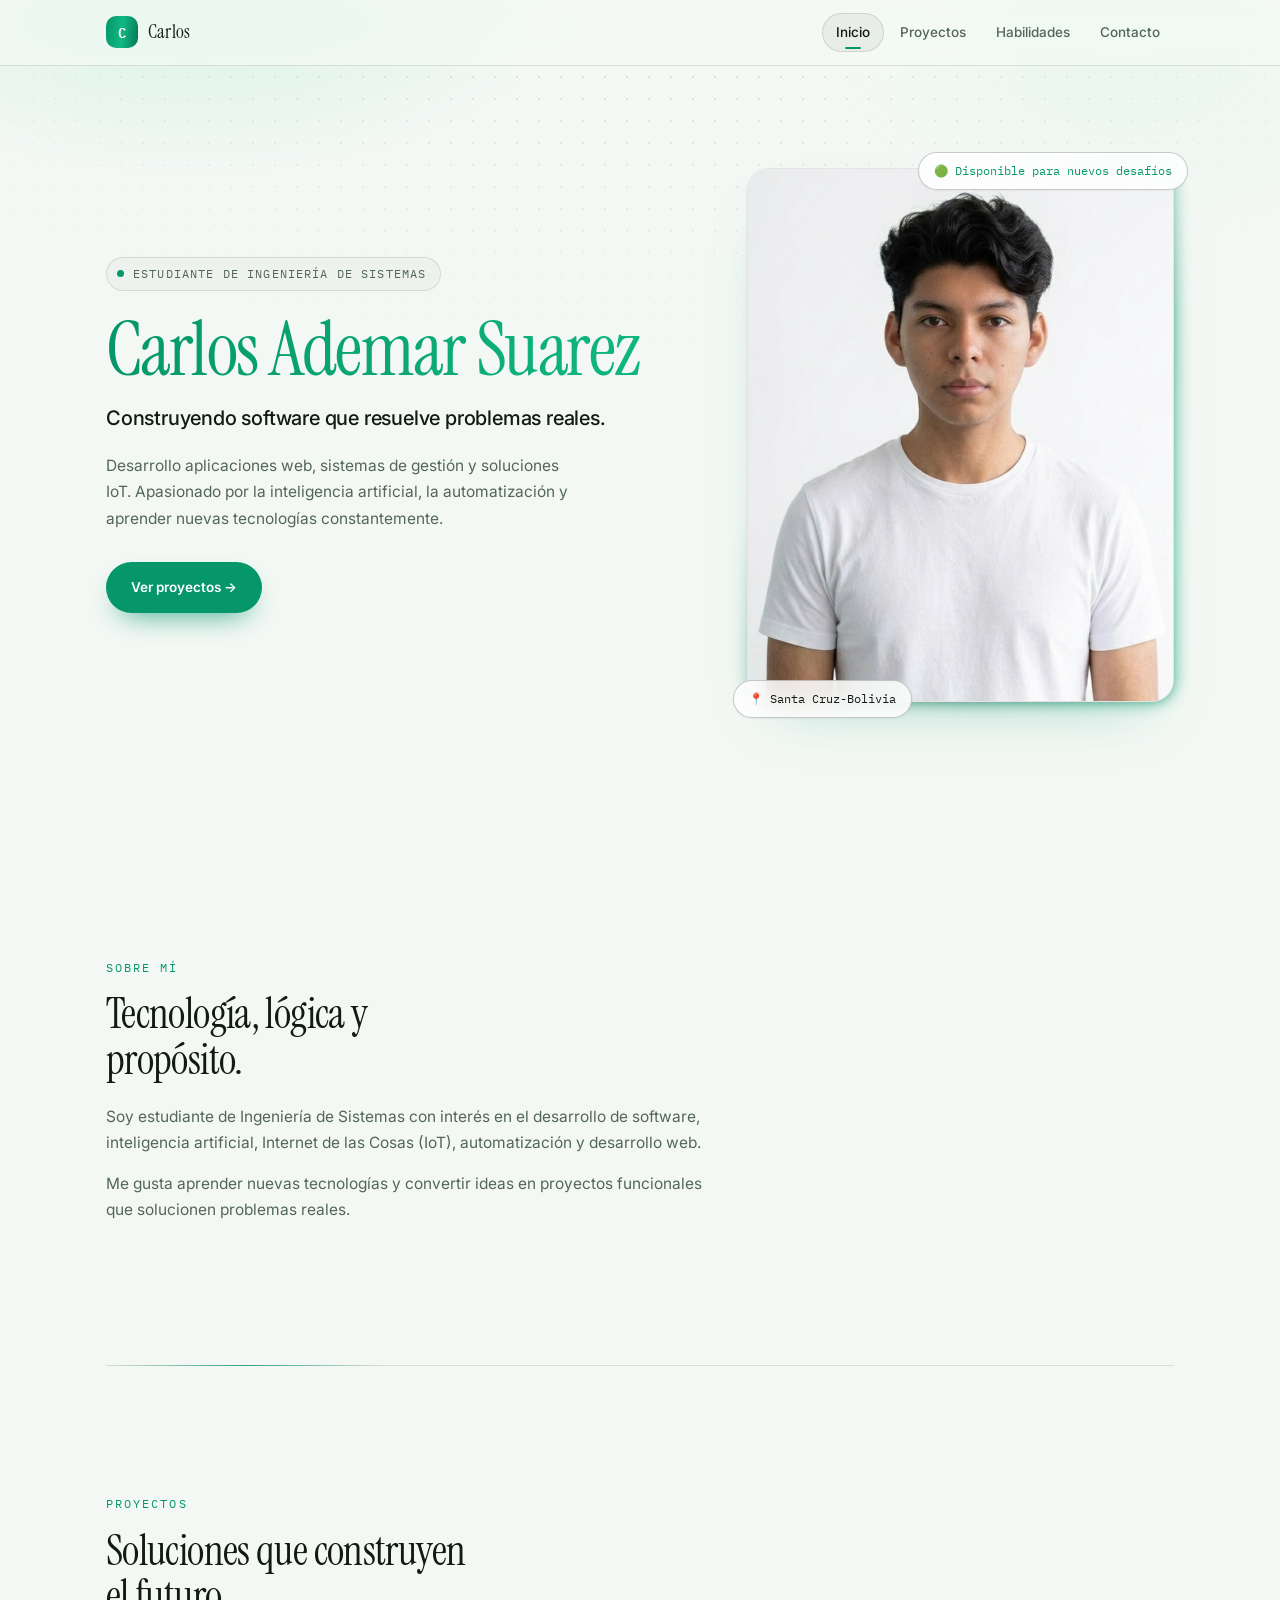
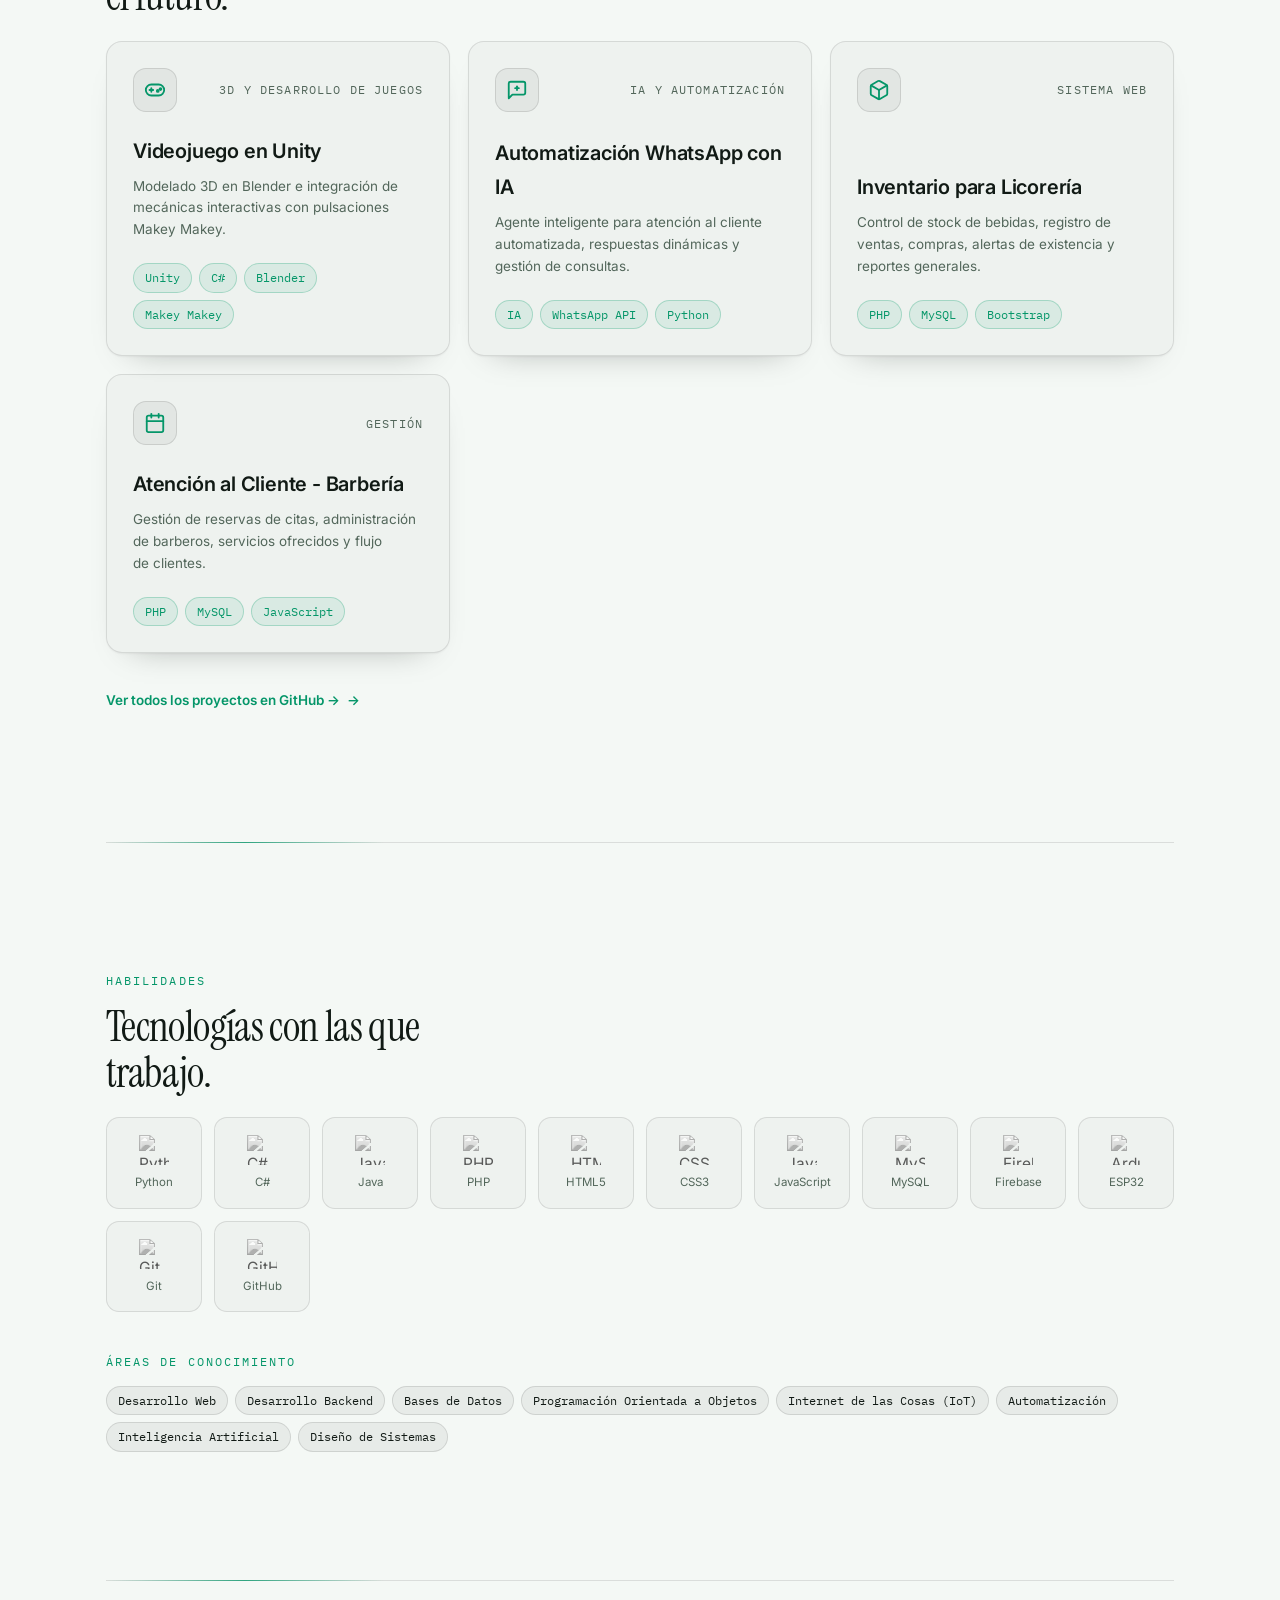
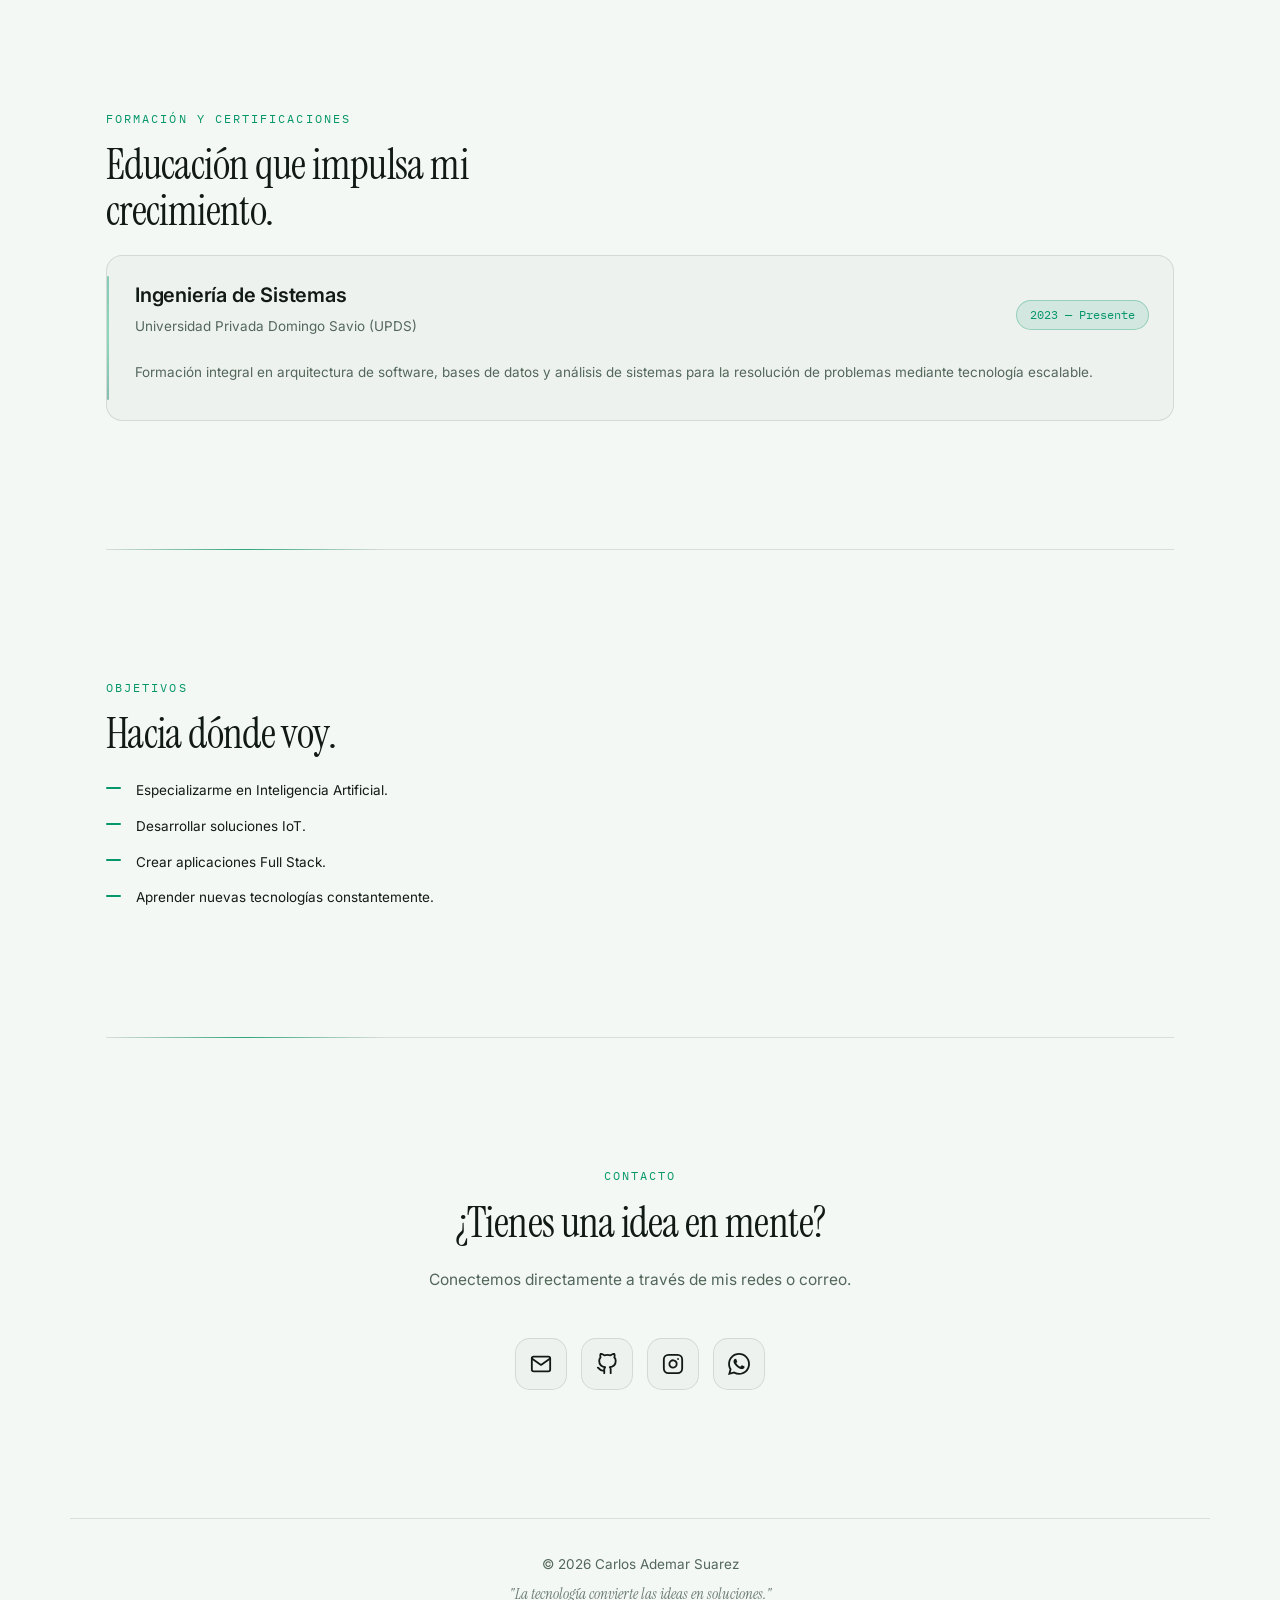
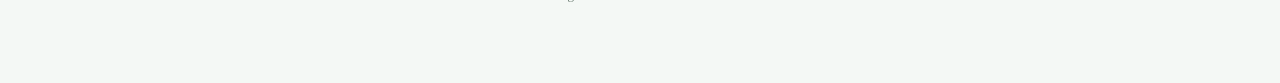
==== commit 341d1442: "perfil" ====
--- a/index.html
+++ b/index.html
@@ -9,24 +9,75 @@
     <link rel="preconnect" href="https://fonts.googleapis.com">
     <link rel="preconnect" href="https://fonts.gstatic.com" crossorigin>
     <link href="https://fonts.googleapis.com/css2?family=Inter:wght@400;500;600;700;800&display=swap" rel="stylesheet">
-   <link rel="icon" type="image/png" href="img/logo.png">
+    <link rel="icon" type="image/png" href="img/logo.png">
     <link rel="stylesheet" href="estillos.css">
     <link rel="preconnect" href="https://fonts.gstatic.com" crossorigin>
     <link
         href="https://fonts.googleapis.com/css2?family=Instrument+Serif:ital@0;1&family=Inter:wght@400;500;600&family=IBM+Plex+Mono:wght@400;500;600&display=swap"
         rel="stylesheet">
     <meta name="description"
-        content="Portafolio profesional de Carlos Ademar Suarez, estudiante de Ingeniería de Sistemas especializado en desarrollo web, soluciones IoT e inteligencia artificial.">
-    <meta name="keywords"
-        content="Carlos Ademar Suarez, Carlos Ademar, Ingeniero de Sistemas Santa Cruz, Desarrollador Web Bolivia, UPDS, Portafolio Programador, Python, C#, PHP, IoT Santa Cruz">
+        content="Portafolio profesional de Ingeniería de Sistemas. Proyectos de desarrollo web, software y soluciones tecnológicas." />
+
     <meta name="author" content="Carlos Ademar Suarez">
     <meta name="robots" content="index, follow">
     <meta name="google-site-verification" content="vKP5nMF3l9bd-jczgomkEG8n-vnh8gCin_qYMHEAnN0" />
-    <meta property="og:image:type" content="image/png">
-    <meta property="og:image:type" content="image/png">
+    <meta property="og:image:type" content="image/logo.png">
+    <meta property="og:image:type" content="image/fotodeperfil.png">
     <meta property="og:image:width" content="1200">
     <meta property="og:image:height" content="630">
-    <link rel="canonical" href="https://cars1602.github.io/Ing-de-sistema/">
+    <link rel="canonical" href="https://cars1602.github.io/Ing-de-sistema-/">
+    <meta name="msvalidate.01" content="5B8D6D05ADE7A4CC3623B9F0EC8A8219" />
+    <meta property="og:site_name" content="Carlos Ademar Suarez" />
+    <link rel="icon" href="img/logo.png" type="image/png" />
+    <link rel="shortcut icon" href="img/logo.png" type="image/png" />
+    <script type="application/ld+json">
+    {
+      "@context": "https://schema.org",
+      "@type": "WebSite",
+      "name": "Carlos Ademar Suarez",
+      "alternateName": "Carlos Ademar Suarez | Ingeniero de Sistemas",
+      "url": "https://cars1602.github.io/Ing-de-sistema-/"
+    }
+    </script>
+
+    <script type="application/ld+json">
+    {
+      "@context": "https://schema.org",
+      "@type": "Person",
+      "name": "Carlos Ademar Suarez",
+      "jobTitle": "Ingeniero de Sistemas",
+      "url": "https://cars1602.github.io/Ing-de-sistema-/",
+      "homeLocation": {
+        "@type": "Place",
+        "name": "Santa Cruz, Bolivia"
+      },
+      "workLocation": [
+        {
+          "@type": "Place",
+          "address": {
+            "@type": "PostalAddress",
+            "addressLocality": "Santa Cruz",
+            "addressRegion": "Santa Cruz",
+            "addressCountry": "BO"
+          }
+        },
+        {
+          "@type": "Place",
+          "address": {
+            "@type": "PostalAddress",
+            "addressLocality": "Villa Montes",
+            "addressRegion": "Tarija",
+            "addressCountry": "BO"
+          }
+        }
+      ],
+      "knowsAbout": ["Desarrollo Web", "IoT", "Inteligencia Artificial", "PHP", "Python", "C#"],
+      "alumniOf": {
+        "@type": "EducationalOrganization",
+        "name": "Universidad Privada Domingo Savio"
+      }
+    }
+    </script>
 </head>
 
 
@@ -41,14 +92,11 @@
                 <span class="nombre-logotipo">Carlos</span>
             </a>
 
-            <!-- 1. AGREGA ESTE BOTÓN AQUÍ -->
             <button class="boton-hamburguesa" aria-label="Abrir menú" id="boton-hamburguesa">
                 <span></span>
                 <span></span>
                 <span></span>
             </button>
-
-            <!-- 2. ASEGÚRATE QUE TENGA EL ID "enlaces-navegacion" -->
             <nav class="enlaces-navegacion" id="enlaces-navegacion">
                 <a href="#inicio" class="activo">Inicio</a>
                 <a href="#proyectos">Proyectos</a>
@@ -109,14 +157,14 @@
             </div>
         </section>
 
-        
+
         <section id="proyectos">
             <p class="etiqueta-seccion">PROYECTOS</p>
             <h2>Soluciones que construyen el futuro.</h2>
 
             <div class="cuadricula-tarjetas">
 
-               
+
                 <article class="tarjeta-proyecto">
                     <div class="cabecera-proyecto">
                         <div class="icono-proyecto">
@@ -334,6 +382,12 @@
                             <line x1="17.5" y1="6.5" x2="17.51" y2="6.5"></line>
                         </svg>
                     </a>
+                    <a href="https://wa.me/59176833238" target="_blank" class="boton-icono"
+    aria-label="Contacto de WhatsApp" title="WhatsApp">
+    <svg xmlns="http://www.w3.org/2000/svg" width="22" height="22" viewBox="0 0 24 24" fill="currentColor">
+        <path d="M.057 24l1.687-6.163c-1.041-1.804-1.588-3.849-1.587-5.946.003-6.556 5.338-11.891 11.893-11.891 3.181.001 6.167 1.24 8.413 3.488 2.245 2.248 3.481 5.236 3.48 8.414-.003 6.557-5.338 11.892-11.893 11.892-1.99 0-3.951-.5-5.688-1.448l-6.305 1.654zm6.597-3.807c1.676.995 3.276 1.591 5.392 1.592 5.448 0 9.886-4.434 9.889-9.885.002-5.462-4.415-9.89-9.881-9.892-5.452 0-9.887 4.434-9.889 9.884-.001 2.225.651 3.891 1.746 5.634l-0.999 3.648 3.742-.981zm11.387-5.464c-.074-.124-.272-.198-.57-.347-.297-.149-1.758-.868-2.031-.967-.272-.099-.47-.149-.669.149-.198.297-.768.967-.941 1.165-.173.198-.347.223-.644.074-.297-.149-1.255-.462-2.39-1.475-.883-.788-1.48-1.761-1.653-2.059-.173-.297-.018-.458.13-.606.134-.133.297-.347.446-.521.151-.172.2-.296.3-.495.099-.198.05-.372-.025-.521-.075-.148-.669-1.611-.916-2.206-.242-.579-.487-.501-.669-.51l-.57-.01c-.198 0-.52.074-.792.372s-1.04 1.016-1.04 2.479 1.065 2.876 1.213 3.074c.149.198 2.095 3.2 5.076 4.487.709.306 1.263.489 1.694.626.712.226 1.36.194 1.872.118.571-.085 1.758-.719 2.006-1.413.248-.695.248-1.29.173-1.414z"/>
+    </svg>
+</a>
                 </div>
             </div>
         </section>
@@ -356,4 +410,4 @@
 
 </body>
 
-</html>
+</html>
